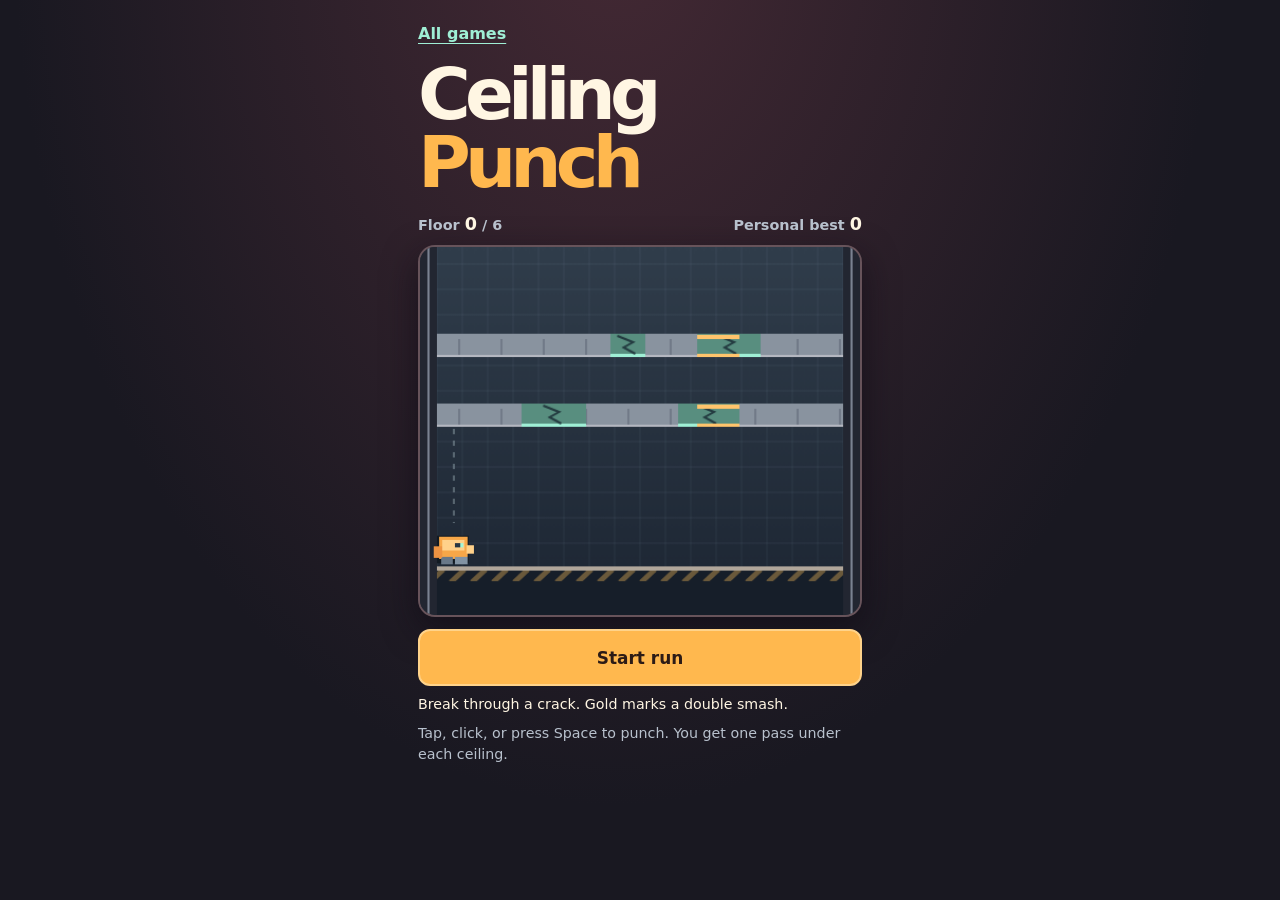
==== games/ceiling-punch/public/index.html @ eb6b19d5 "Build the Ceiling Punch six-floor arcade prototype" ====
<!doctype html>
<html lang="en">
<head>
  <meta charset="utf-8">
  <meta name="viewport" content="width=device-width,initial-scale=1">
  <meta name="description" content="A one-tap arcade game. Punch through cracked ceilings, chain a double smash, and reach floor six.">
  <title>Ceiling Punch · Caspar’s Arcade</title>
  <link rel="stylesheet" href="./style.css">
</head>
<body>
  <main>
    <a class="home" href="../../">All games</a>
    <header>
      <h1>Ceiling <em>Punch</em></h1>
      <div class="scoreboard" aria-label="Scores">
        <span>Floor <strong id="floor">0</strong><span> / 6</span></span>
        <span>Personal best <strong id="best">0</strong></span>
      </div>
    </header>
    <div class="stage">
      <canvas id="board" width="416" height="348" aria-label="Demolition robot running below two cracked ceilings"></canvas>
    </div>
    <button id="strike" type="button" aria-describedby="help">Start run</button>
    <p id="status" role="status">Break through a crack. Gold marks a double smash.</p>
    <p id="help">Tap, click, or press Space to punch. You get one pass under each ceiling.</p>
  </main>
  <script type="module" src="./app.mjs"></script>
</body>
</html>
---- games/ceiling-punch/public/style.css ----
:root {
  color-scheme: dark;
  font: 16px/1.45 system-ui, sans-serif;
  --ink: #fff6e3;
  --muted: #b8c1cd;
  --gold: #ffb84e;
  --mint: #9fefd5;
}
* { box-sizing: border-box; }
body {
  min-height: 100vh;
  margin: 0;
  color: var(--ink);
  background: radial-gradient(ellipse at 48% -10%, #442934, transparent 64%), #191821;
}
main { max-width: 484px; margin: 0 auto; padding: 12px 20px 30px; }
.home { display: inline-flex; min-height: 44px; align-items: center; color: var(--mint); font-weight: 700; text-underline-offset: .24em; }
h1 { font-size: clamp(2.55rem, 10.6vw, 4.5rem); letter-spacing: -.081em; line-height: .95; margin: 4px 0 15px; }
h1 em { color: var(--gold); font-style: normal; }
.scoreboard { display: flex; flex-wrap: wrap; gap: 4px 14px; justify-content: space-between; align-items: baseline; margin-bottom: 8px; color: var(--muted); font-size: .9rem; font-weight: 650; }
.scoreboard strong { font-size: 1.1rem; color: var(--ink); }
.stage {
  overflow: hidden;
  background: #29303d;
  border: 2px solid #67535a;
  border-radius: 17px;
  box-shadow: 0 12px 34px #0c0a13a0;
}
canvas {
  display: block;
  width: 100%;
  aspect-ratio: 416 / 348;
  touch-action: manipulation;
  cursor: pointer;
}
#strike {
  display: block;
  width: 100%;
  min-height: 57px;
  margin-top: 12px;
  padding: 8px 14px;
  border: 2px solid #ffd38a;
  border-radius: 12px;
  background: var(--gold);
  color: #2c1b16;
  font: inherit;
  font-size: 1.06rem;
  font-weight: 850;
  cursor: pointer;
  touch-action: manipulation;
}
#strike[data-phase="lost"], #strike[data-phase="won"] { background: var(--mint); border-color: #d2fff1; }
#strike[data-phase="smash"] { background: #ede0c7; }
#strike:focus-visible, .home:focus-visible { outline: 3px solid var(--mint); outline-offset: 3px; }
#status, #help { margin: 8px 0 0; font-size: .89rem; }
#help { color: var(--muted); }
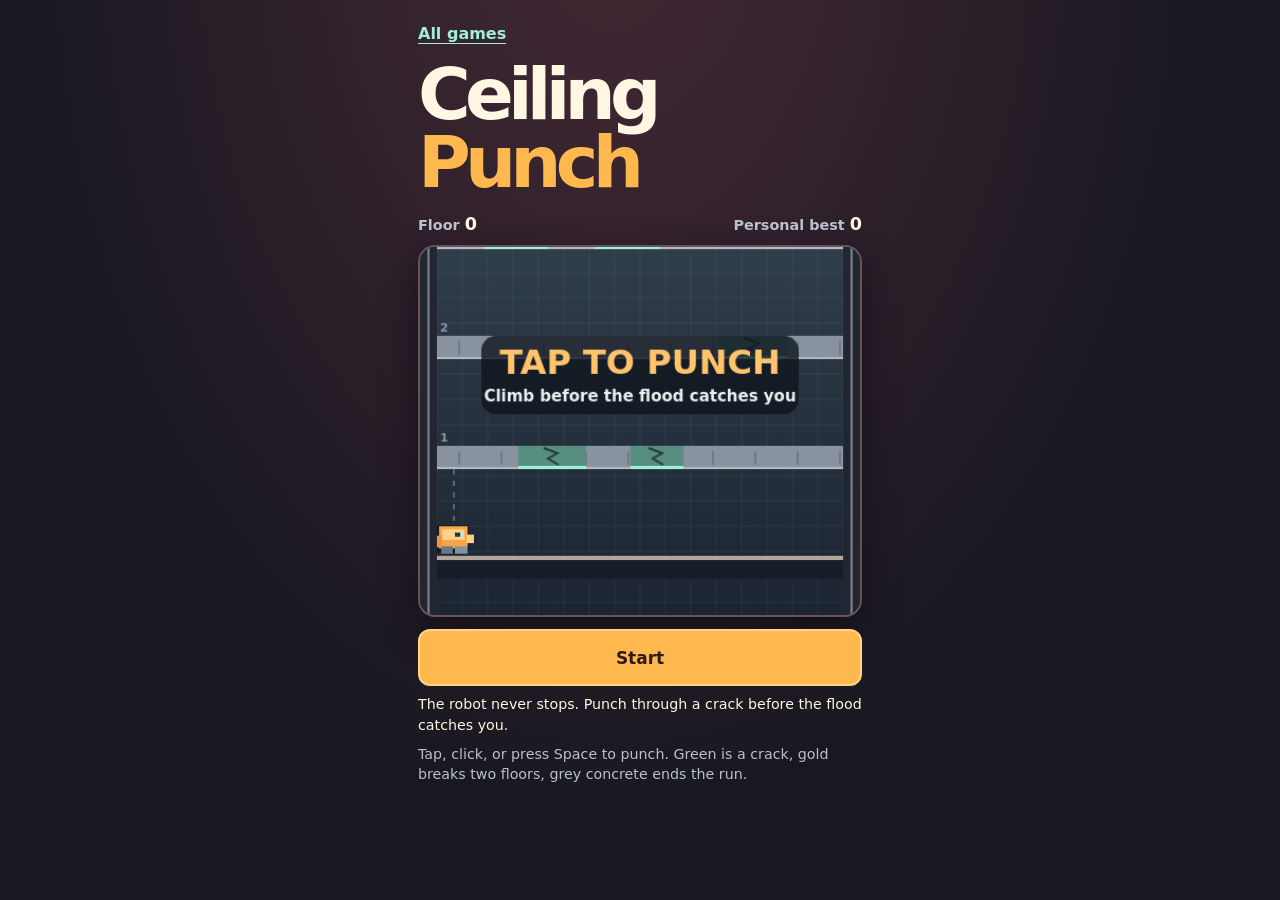
==== commit bfbce0d2: "Make Ceiling Punch an endless, never-stopping climber Playtest feedback: stopping after every floor " ====
--- a/games/ceiling-punch/public/index.html
+++ b/games/ceiling-punch/public/index.html
@@ -3,7 +3,7 @@
 <head>
   <meta charset="utf-8">
   <meta name="viewport" content="width=device-width,initial-scale=1">
-  <meta name="description" content="A one-tap arcade game. Punch through cracked ceilings, chain a double smash, and reach floor six.">
+  <meta name="description" content="A one-tap endless climber. The robot never stops: punch through cracked ceilings, chain double smashes, and stay ahead of the flood.">
   <title>Ceiling Punch · Caspar’s Arcade</title>
   <link rel="stylesheet" href="./style.css">
 </head>
@@ -13,16 +13,16 @@
     <header>
       <h1>Ceiling <em>Punch</em></h1>
       <div class="scoreboard" aria-label="Scores">
-        <span>Floor <strong id="floor">0</strong><span> / 6</span></span>
+        <span>Floor <strong id="floor">0</strong></span>
         <span>Personal best <strong id="best">0</strong></span>
       </div>
     </header>
     <div class="stage">
-      <canvas id="board" width="416" height="348" aria-label="Demolition robot running below two cracked ceilings"></canvas>
+      <canvas id="board" width="416" height="348" aria-label="Demolition robot running under cracked ceilings, with a flood rising below"></canvas>
     </div>
-    <button id="strike" type="button" aria-describedby="help">Start run</button>
-    <p id="status" role="status">Break through a crack. Gold marks a double smash.</p>
-    <p id="help">Tap, click, or press Space to punch. You get one pass under each ceiling.</p>
+    <button id="strike" type="button" aria-describedby="help">Start</button>
+    <p id="status" role="status">The robot never stops. Punch through a crack before the flood catches you.</p>
+    <p id="help">Tap, click, or press Space to punch. Green is a crack, gold breaks two floors, grey concrete ends the run.</p>
   </main>
   <script type="module" src="./app.mjs"></script>
 </body>
--- a/games/ceiling-punch/public/style.css
+++ b/games/ceiling-punch/public/style.css
@@ -49,8 +49,7 @@
   cursor: pointer;
   touch-action: manipulation;
 }
-#strike[data-phase="lost"], #strike[data-phase="won"] { background: var(--mint); border-color: #d2fff1; }
-#strike[data-phase="smash"] { background: #ede0c7; }
+#strike[data-phase="lost"] { background: var(--mint); border-color: #d2fff1; }
 #strike:focus-visible, .home:focus-visible { outline: 3px solid var(--mint); outline-offset: 3px; }
 #status, #help { margin: 8px 0 0; font-size: .89rem; }
 #help { color: var(--muted); }
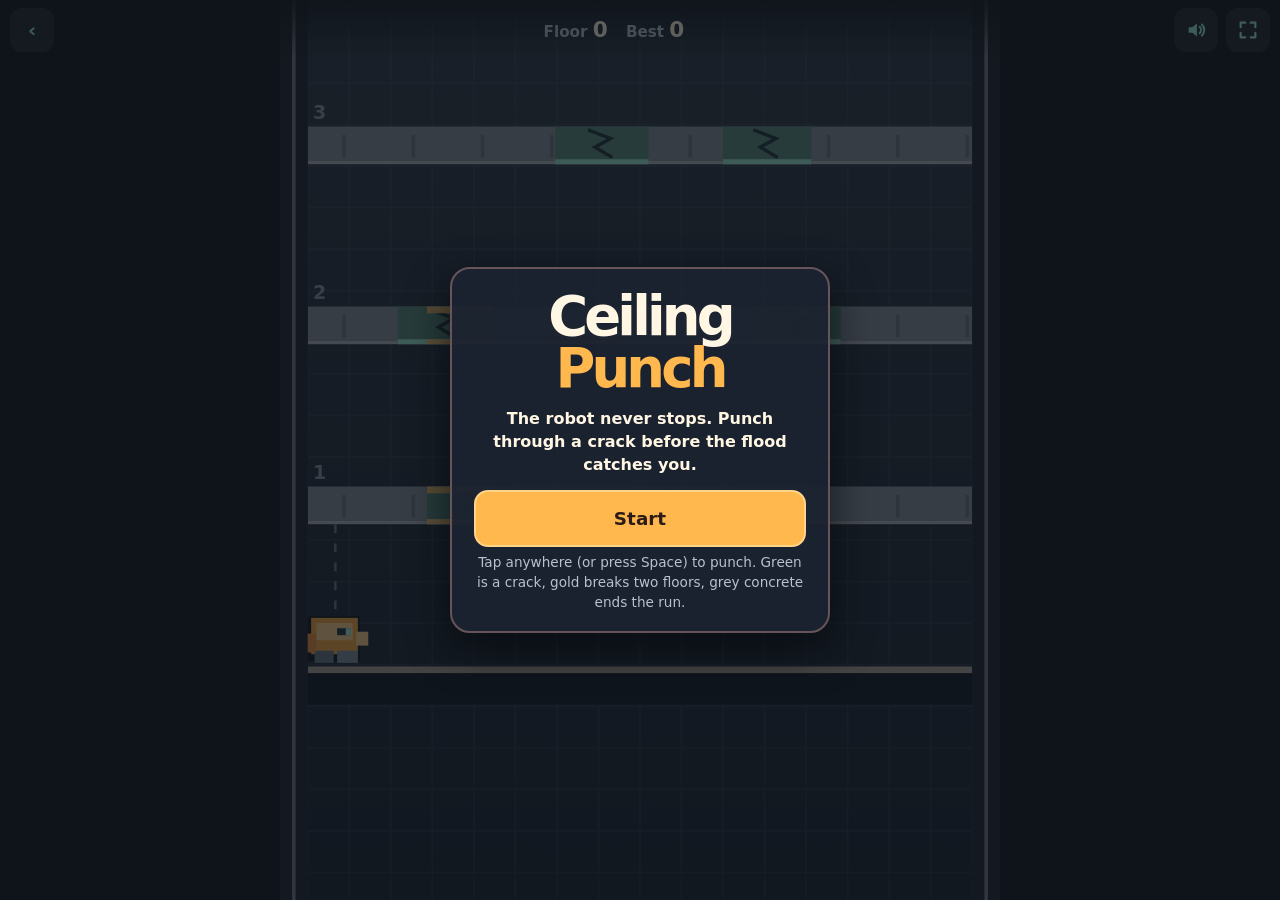
==== commit 62c97938: "Ceiling Punch: full screen, sound and vibration - The tower fills the whole screen (full width on a " ====
--- a/games/ceiling-punch/public/index.html
+++ b/games/ceiling-punch/public/index.html
@@ -2,28 +2,33 @@
 <html lang="en">
 <head>
   <meta charset="utf-8">
-  <meta name="viewport" content="width=device-width,initial-scale=1">
+  <meta name="viewport" content="width=device-width,initial-scale=1,viewport-fit=cover">
+  <meta name="theme-color" content="#151a22">
+  <meta name="mobile-web-app-capable" content="yes">
+  <meta name="apple-mobile-web-app-capable" content="yes">
   <meta name="description" content="A one-tap endless climber. The robot never stops: punch through cracked ceilings, chain double smashes, and stay ahead of the flood.">
   <title>Ceiling Punch · Caspar’s Arcade</title>
   <link rel="stylesheet" href="./style.css">
 </head>
 <body>
-  <main>
-    <a class="home" href="../../">All games</a>
-    <header>
+  <canvas id="board" aria-label="Demolition robot running under cracked ceilings, with a flood rising below"></canvas>
+  <div class="hud">
+    <a class="home" href="../../" aria-label="All games">‹</a>
+    <div class="scores" aria-label="Scores">
+      <span>Floor <strong id="floor">0</strong></span>
+      <span>Best <strong id="best">0</strong></span>
+    </div>
+    <button id="sound" class="icon" type="button" aria-label="Sound on" aria-pressed="true"></button>
+    <button id="full" class="icon" type="button" aria-label="Full screen"><svg viewBox="0 0 24 24" width="22" height="22" aria-hidden="true"><path d="M4 9V4h5M15 4h5v5M20 15v5h-5M9 20H4v-5" fill="none" stroke="currentColor" stroke-width="2.4" stroke-linecap="round" stroke-linejoin="round"/></svg></button>
+  </div>
+  <section id="overlay" data-show="true">
+    <div class="card">
       <h1>Ceiling <em>Punch</em></h1>
-      <div class="scoreboard" aria-label="Scores">
-        <span>Floor <strong id="floor">0</strong></span>
-        <span>Personal best <strong id="best">0</strong></span>
-      </div>
-    </header>
-    <div class="stage">
-      <canvas id="board" width="416" height="348" aria-label="Demolition robot running under cracked ceilings, with a flood rising below"></canvas>
+      <p id="status" role="status">The robot never stops. Punch through a crack before the flood catches you.</p>
+      <button id="strike" type="button" aria-describedby="help">Start</button>
+      <p id="help">Tap anywhere (or press Space) to punch. Green is a crack, gold breaks two floors, grey concrete ends the run.</p>
     </div>
-    <button id="strike" type="button" aria-describedby="help">Start</button>
-    <p id="status" role="status">The robot never stops. Punch through a crack before the flood catches you.</p>
-    <p id="help">Tap, click, or press Space to punch. Green is a crack, gold breaks two floors, grey concrete ends the run.</p>
-  </main>
+  </section>
   <script type="module" src="./app.mjs"></script>
 </body>
 </html>
--- a/games/ceiling-punch/public/style.css
+++ b/games/ceiling-punch/public/style.css
@@ -7,49 +7,107 @@
   --mint: #9fefd5;
 }
 * { box-sizing: border-box; }
-body {
-  min-height: 100vh;
+html, body {
+  height: 100%;
   margin: 0;
+  overflow: hidden;
+  overscroll-behavior: none;
+  background: #151a22;
   color: var(--ink);
-  background: radial-gradient(ellipse at 48% -10%, #442934, transparent 64%), #191821;
+  -webkit-user-select: none;
+  user-select: none;
+  -webkit-tap-highlight-color: transparent;
 }
-main { max-width: 484px; margin: 0 auto; padding: 12px 20px 30px; }
-.home { display: inline-flex; min-height: 44px; align-items: center; color: var(--mint); font-weight: 700; text-underline-offset: .24em; }
-h1 { font-size: clamp(2.55rem, 10.6vw, 4.5rem); letter-spacing: -.081em; line-height: .95; margin: 4px 0 15px; }
-h1 em { color: var(--gold); font-style: normal; }
-.scoreboard { display: flex; flex-wrap: wrap; gap: 4px 14px; justify-content: space-between; align-items: baseline; margin-bottom: 8px; color: var(--muted); font-size: .9rem; font-weight: 650; }
-.scoreboard strong { font-size: 1.1rem; color: var(--ink); }
-.stage {
-  overflow: hidden;
-  background: #29303d;
-  border: 2px solid #67535a;
-  border-radius: 17px;
-  box-shadow: 0 12px 34px #0c0a13a0;
-}
+/* the game fills the whole screen */
 canvas {
+  position: fixed;
+  inset: 0;
   display: block;
-  width: 100%;
-  aspect-ratio: 416 / 348;
-  touch-action: manipulation;
+  width: 100vw;
+  height: 100vh;
+  height: 100dvh;
+  touch-action: none;
   cursor: pointer;
 }
+.hud {
+  position: fixed;
+  top: 0;
+  left: 0;
+  right: 0;
+  display: flex;
+  align-items: center;
+  gap: 8px;
+  padding: max(8px, env(safe-area-inset-top)) max(10px, env(safe-area-inset-right)) 8px max(10px, env(safe-area-inset-left));
+  background: linear-gradient(#151a22e6, #151a2200);
+  pointer-events: none;
+}
+.hud > * { pointer-events: auto; }
+.home, .icon {
+  display: inline-flex;
+  align-items: center;
+  justify-content: center;
+  min-width: 44px;
+  min-height: 44px;
+  border: 0;
+  border-radius: 12px;
+  background: #ffffff14;
+  color: var(--mint);
+  font: inherit;
+  font-size: 1.25rem;
+  font-weight: 800;
+  text-decoration: none;
+  cursor: pointer;
+  touch-action: manipulation;
+}
+.icon[hidden] { display: none; }
+.scores {
+  display: flex;
+  flex: 1;
+  justify-content: center;
+  gap: 18px;
+  color: var(--muted);
+  font-size: .95rem;
+  font-weight: 700;
+}
+.scores strong { color: var(--ink); font-size: 1.35rem; }
+#overlay {
+  position: fixed;
+  inset: 0;
+  display: grid;
+  place-items: center;
+  padding: 24px;
+  background: #0d1118a8;
+  transition: opacity .2s;
+}
+#overlay[data-show="false"] { opacity: 0; pointer-events: none; }
+.card {
+  width: min(380px, 100%);
+  padding: 22px 22px 18px;
+  border: 2px solid #67535a;
+  border-radius: 20px;
+  background: #1c2330f2;
+  box-shadow: 0 16px 40px #05070cb0;
+  text-align: center;
+}
+h1 { font-size: clamp(2.4rem, 12vw, 3.4rem); letter-spacing: -.07em; line-height: .95; margin: 0 0 12px; }
+h1 em { color: var(--gold); font-style: normal; }
 #strike {
   display: block;
   width: 100%;
   min-height: 57px;
-  margin-top: 12px;
+  margin: 14px 0 6px;
   padding: 8px 14px;
   border: 2px solid #ffd38a;
-  border-radius: 12px;
+  border-radius: 14px;
   background: var(--gold);
   color: #2c1b16;
   font: inherit;
-  font-size: 1.06rem;
+  font-size: 1.15rem;
   font-weight: 850;
   cursor: pointer;
   touch-action: manipulation;
 }
 #strike[data-phase="lost"] { background: var(--mint); border-color: #d2fff1; }
-#strike:focus-visible, .home:focus-visible { outline: 3px solid var(--mint); outline-offset: 3px; }
-#status, #help { margin: 8px 0 0; font-size: .89rem; }
-#help { color: var(--muted); }
+#strike:focus-visible, .home:focus-visible, .icon:focus-visible { outline: 3px solid var(--mint); outline-offset: 3px; }
+#status { margin: 0; font-weight: 600; }
+#help { margin: 6px 0 0; color: var(--muted); font-size: .85rem; }
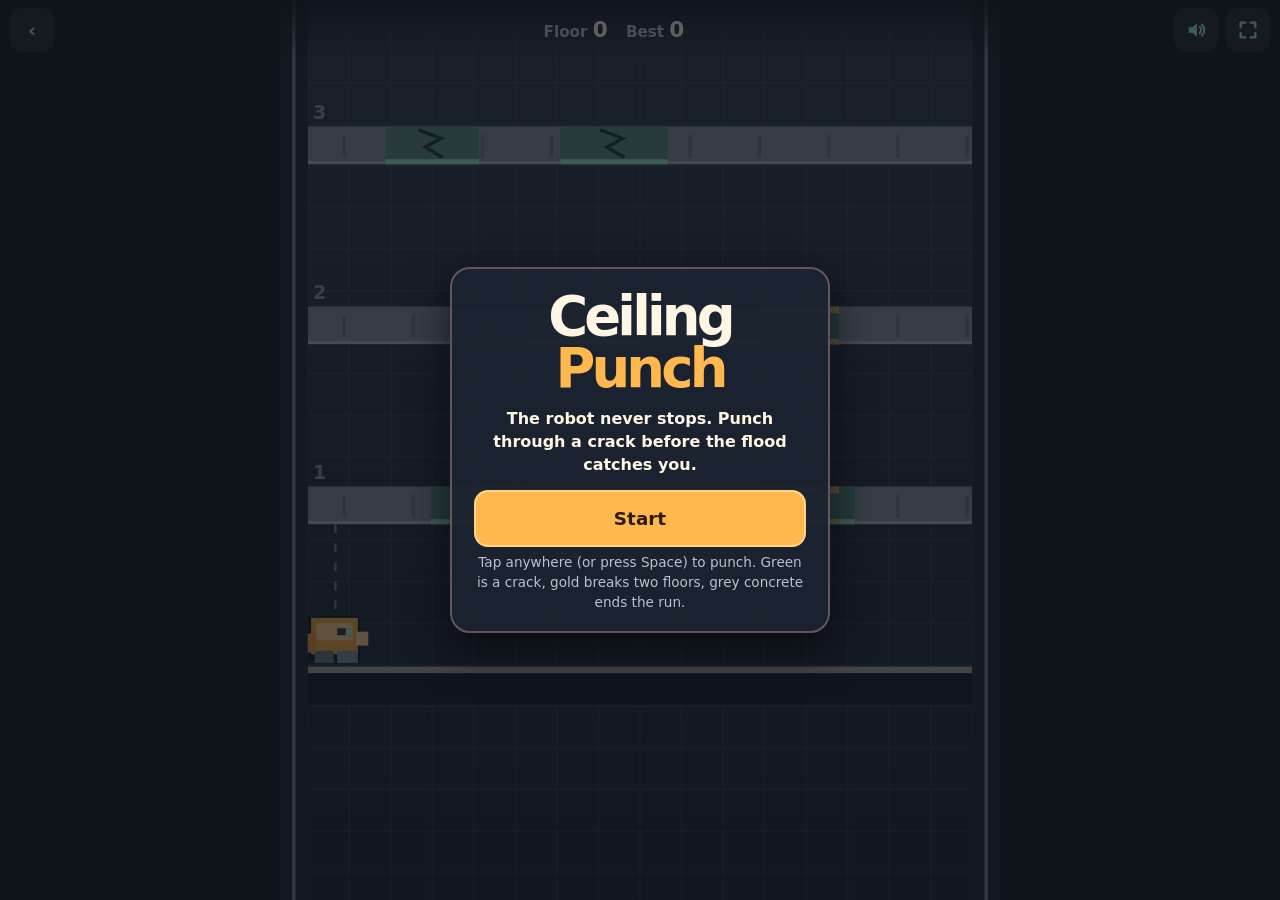
==== commit fc5808d0: "Ceiling Punch: a shared online leaderboard (this week and all time) - After a run: type your name (r" ====
--- a/games/ceiling-punch/public/index.html
+++ b/games/ceiling-punch/public/index.html
@@ -25,7 +25,23 @@
     <div class="card">
       <h1>Ceiling <em>Punch</em></h1>
       <p id="status" role="status">The robot never stops. Punch through a crack before the flood catches you.</p>
+      <form id="save" hidden>
+        <label for="name">Your name for the leaderboard</label>
+        <div class="row">
+          <input id="name" name="name" maxlength="16" autocomplete="nickname" enterkeyhint="done" placeholder="Name" spellcheck="false">
+          <button id="saveButton" type="submit">Save</button>
+        </div>
+      </form>
+      <p id="saveNote" class="note" role="status"></p>
+      <section id="leaderboard" hidden aria-label="Leaderboard">
+        <div class="tabs" role="group" aria-label="Which leaderboard">
+          <button type="button" data-tab="week" aria-pressed="true">This week</button>
+          <button type="button" data-tab="all" aria-pressed="false">All time</button>
+        </div>
+        <ol id="boardList"></ol>
+      </section>
       <button id="strike" type="button" aria-describedby="help">Start</button>
+      <button id="showBoard" class="link" type="button" hidden>🏆 Leaderboard</button>
       <p id="help">Tap anywhere (or press Space) to punch. Green is a crack, gold breaks two floors, grey concrete ends the run.</p>
     </div>
   </section>
--- a/games/ceiling-punch/public/style.css
+++ b/games/ceiling-punch/public/style.css
@@ -82,6 +82,8 @@
 #overlay[data-show="false"] { opacity: 0; pointer-events: none; }
 .card {
   width: min(380px, 100%);
+  max-height: calc(100dvh - 48px);
+  overflow-y: auto;
   padding: 22px 22px 18px;
   border: 2px solid #67535a;
   border-radius: 20px;
@@ -111,3 +113,81 @@
 #strike:focus-visible, .home:focus-visible, .icon:focus-visible { outline: 3px solid var(--mint); outline-offset: 3px; }
 #status { margin: 0; font-weight: 600; }
 #help { margin: 6px 0 0; color: var(--muted); font-size: .85rem; }
+
+/* 🏆 the leaderboard */
+#save { margin: 14px 0 0; text-align: left; }
+#save label { display: block; margin-bottom: 6px; color: var(--muted); font-size: .85rem; font-weight: 700; }
+#save .row { display: flex; gap: 8px; }
+#name {
+  flex: 1;
+  min-width: 0;
+  min-height: 48px;
+  padding: 8px 12px;
+  border: 2px solid #4b5566;
+  border-radius: 12px;
+  background: #10151d;
+  color: var(--ink);
+  font: inherit;
+  font-size: 1.05rem;
+  -webkit-user-select: text;
+  user-select: text;
+}
+#name:focus-visible { outline: 3px solid var(--mint); outline-offset: 1px; }
+#saveButton {
+  min-height: 48px;
+  padding: 0 16px;
+  border: 2px solid #ffd38a;
+  border-radius: 12px;
+  background: var(--gold);
+  color: #2c1b16;
+  font: inherit;
+  font-weight: 850;
+  cursor: pointer;
+}
+#saveButton:disabled { opacity: .55; cursor: default; }
+.note { min-height: 0; margin: 8px 0 0; color: var(--mint); font-size: .9rem; font-weight: 650; }
+.note:empty { display: none; }
+.note[data-bad="true"] { color: #ffb0a0; }
+#leaderboard { margin-top: 12px; text-align: left; }
+.tabs { display: flex; gap: 6px; margin-bottom: 8px; }
+.tabs button {
+  flex: 1;
+  min-height: 40px;
+  border: 2px solid #4b5566;
+  border-radius: 10px;
+  background: transparent;
+  color: var(--muted);
+  font: inherit;
+  font-weight: 750;
+  cursor: pointer;
+}
+.tabs button[aria-pressed="true"] { border-color: var(--gold); color: var(--ink); background: #ffb84e22; }
+#boardList { margin: 0; padding: 0; list-style: none; }
+#boardList li {
+  display: flex;
+  gap: 10px;
+  align-items: baseline;
+  padding: 7px 10px;
+  border-radius: 10px;
+  font-weight: 650;
+}
+#boardList li:nth-child(odd) { background: #ffffff08; }
+#boardList li[data-you="true"] { background: #ffb84e2e; outline: 2px solid #ffb84e66; }
+#boardList .place { width: 1.8em; color: var(--muted); }
+#boardList .who { flex: 1; overflow: hidden; text-overflow: ellipsis; white-space: nowrap; }
+#boardList .floor { color: var(--gold); font-weight: 850; }
+#boardList .empty { color: var(--muted); justify-content: center; }
+.link {
+  margin: 4px auto 0;
+  min-height: 44px;
+  padding: 0 14px;
+  border: 0;
+  background: none;
+  color: var(--mint);
+  font: inherit;
+  font-weight: 750;
+  cursor: pointer;
+  text-decoration: underline;
+  text-underline-offset: .2em;
+}
+.link[hidden] { display: none; }
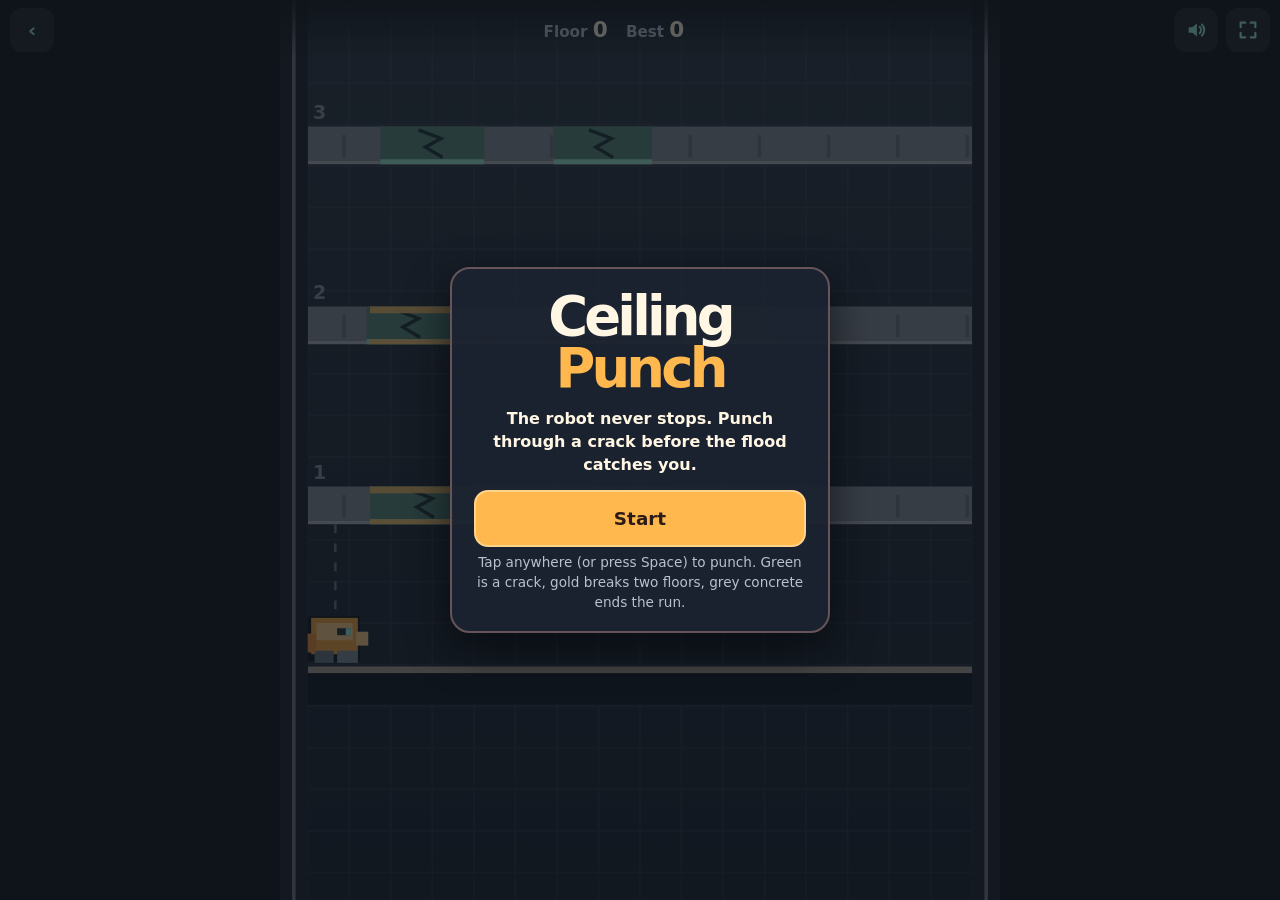
==== commit 0cda4e69: "Ceiling Punch: new file addresses each release, so phones never keep an old copy Like RuleReaper and" ====
--- a/games/ceiling-punch/public/index.html
+++ b/games/ceiling-punch/public/index.html
@@ -3,6 +3,7 @@
 <head>
   <meta charset="utf-8">
   <meta name="viewport" content="width=device-width,initial-scale=1,viewport-fit=cover">
+  <meta name="ceiling-punch-build" content="development">
   <meta name="theme-color" content="#151a22">
   <meta name="mobile-web-app-capable" content="yes">
   <meta name="apple-mobile-web-app-capable" content="yes">
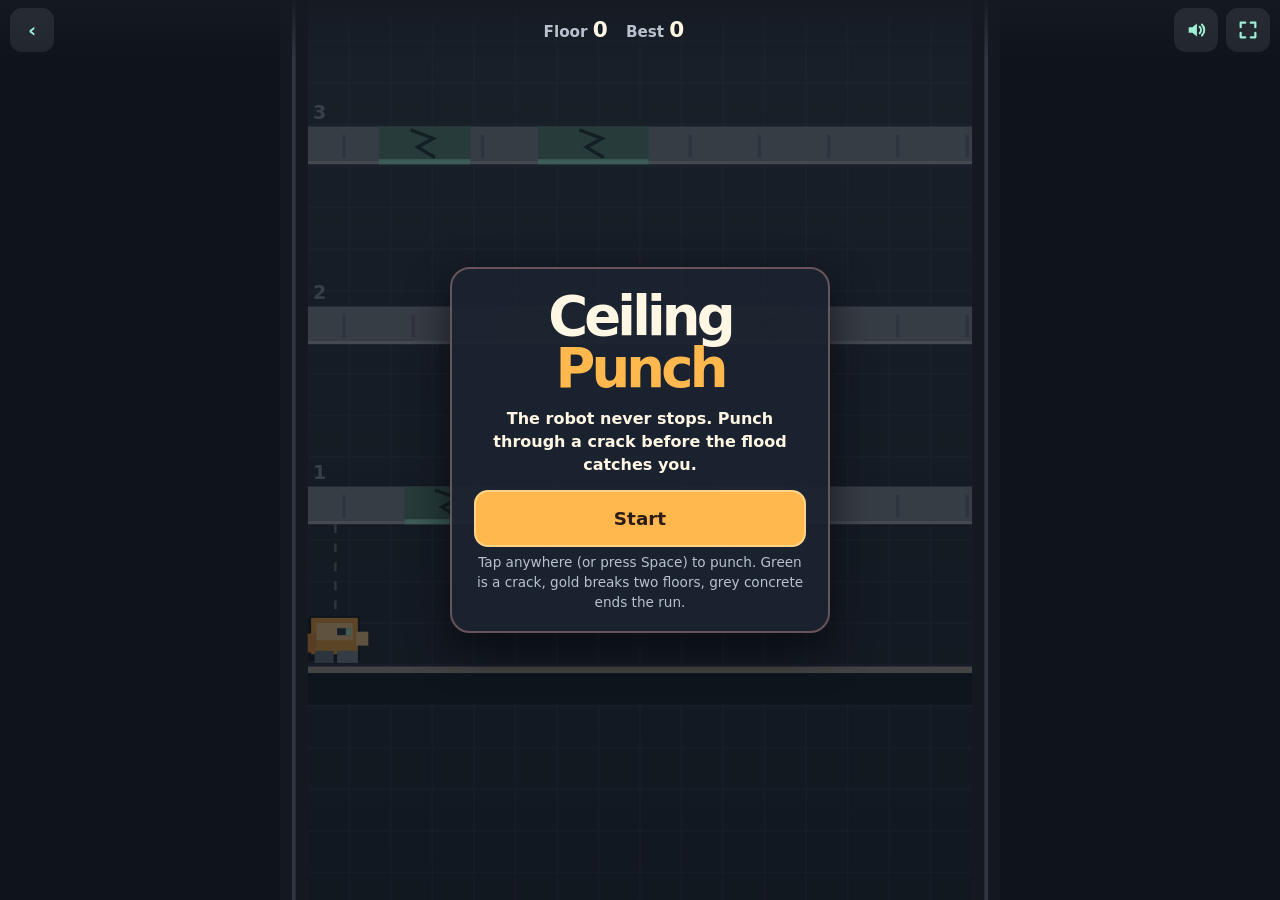
==== commit f8a82bc6: "Ceiling Punch: a proper game-over moment instead of an abrupt stop - About a second to see it happen" ====
--- a/games/ceiling-punch/public/index.html
+++ b/games/ceiling-punch/public/index.html
@@ -25,6 +25,12 @@
   <section id="overlay" data-show="true">
     <div class="card">
       <h1>Ceiling <em>Punch</em></h1>
+      <div id="result" hidden>
+        <p id="resultBadge" hidden>🏆 NEW BEST!</p>
+        <p class="result-label">You reached</p>
+        <p class="result-floor">Floor <span id="resultFloor">0</span></p>
+        <p id="resultBest" class="result-best"></p>
+      </div>
       <p id="status" role="status">The robot never stops. Punch through a crack before the flood catches you.</p>
       <form id="save" hidden>
         <label for="name">Your name for the leaderboard</label>
--- a/games/ceiling-punch/public/style.css
+++ b/games/ceiling-punch/public/style.css
@@ -40,6 +40,7 @@
   padding: max(8px, env(safe-area-inset-top)) max(10px, env(safe-area-inset-right)) 8px max(10px, env(safe-area-inset-left));
   background: linear-gradient(#151a22e6, #151a2200);
   pointer-events: none;
+  z-index: 2; /* (above the start / game-over card: sound, full screen and back always work) */
 }
 .hud > * { pointer-events: auto; }
 .home, .icon {
@@ -73,6 +74,7 @@
 #overlay {
   position: fixed;
   inset: 0;
+  z-index: 1;
   display: grid;
   place-items: center;
   padding: 24px;
@@ -80,6 +82,32 @@
   transition: opacity .2s;
 }
 #overlay[data-show="false"] { opacity: 0; pointer-events: none; }
+#overlay .card { transition: transform .35s cubic-bezier(.2, 1.4, .4, 1), opacity .25s; }
+#overlay[data-show="false"] .card { transform: translateY(40px) scale(.92); opacity: 0; }
+/* after a run: the result instead of the title */
+#overlay[data-mode="lost"] h1 { display: none; }
+#result { margin: 0 0 6px; }
+.result-label { margin: 0; color: var(--muted); font-weight: 700; letter-spacing: .04em; text-transform: uppercase; font-size: .8rem; }
+.result-floor { margin: 2px 0 0; font-size: 2.6rem; font-weight: 900; line-height: 1.05; letter-spacing: -.03em; }
+.result-floor span { color: var(--gold); }
+.result-best { margin: 4px 0 0; color: var(--muted); font-weight: 650; }
+#resultBadge {
+  display: inline-block;
+  margin: 0 0 8px;
+  padding: 4px 12px;
+  border-radius: 999px;
+  background: var(--gold);
+  color: #2c1b16;
+  font-weight: 900;
+  letter-spacing: .04em;
+  animation: pop .5s cubic-bezier(.2, 1.6, .4, 1) both, glow 1.2s ease-in-out .5s infinite alternate;
+}
+#resultBadge[hidden] { display: none; }
+@keyframes pop { from { transform: scale(.3); opacity: 0; } to { transform: scale(1); opacity: 1; } }
+@keyframes glow { to { box-shadow: 0 0 22px #ffb84ecc; } }
+@media (prefers-reduced-motion: reduce) {
+  #overlay .card, #resultBadge { transition: none; animation: none; }
+}
 .card {
   width: min(380px, 100%);
   max-height: calc(100dvh - 48px);
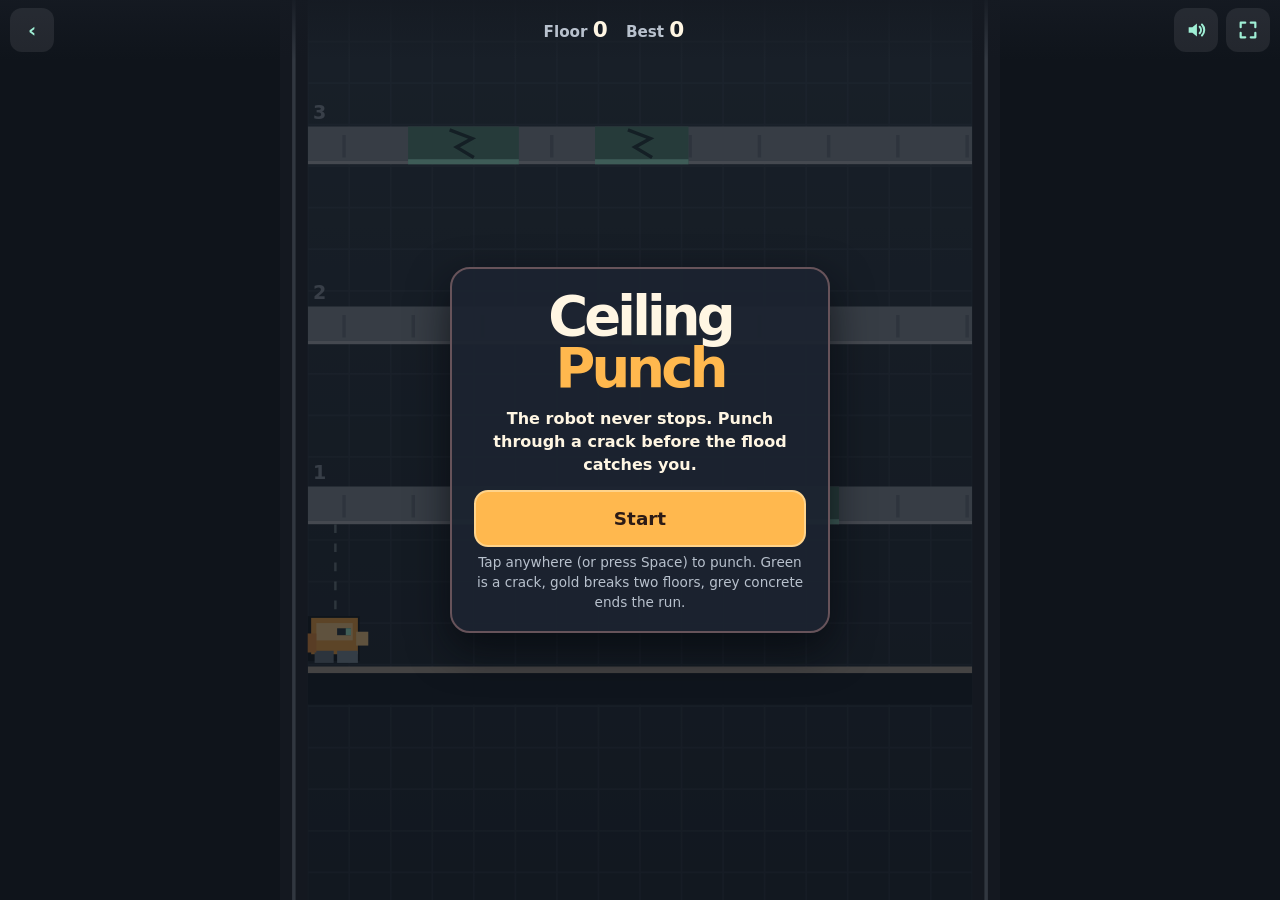
==== commit 8ae38fdb: "Ceiling Punch: never lose a score when the leaderboard is briefly offline - A finished run is kept o" ====
--- a/games/ceiling-punch/public/index.html
+++ b/games/ceiling-punch/public/index.html
@@ -46,6 +46,7 @@
           <button type="button" data-tab="all" aria-pressed="false">All time</button>
         </div>
         <ol id="boardList"></ol>
+        <button id="refreshBoard" class="link" type="button">🔄 Refresh</button>
       </section>
       <button id="strike" type="button" aria-describedby="help">Start</button>
       <button id="showBoard" class="link" type="button" hidden>🏆 Leaderboard</button>
